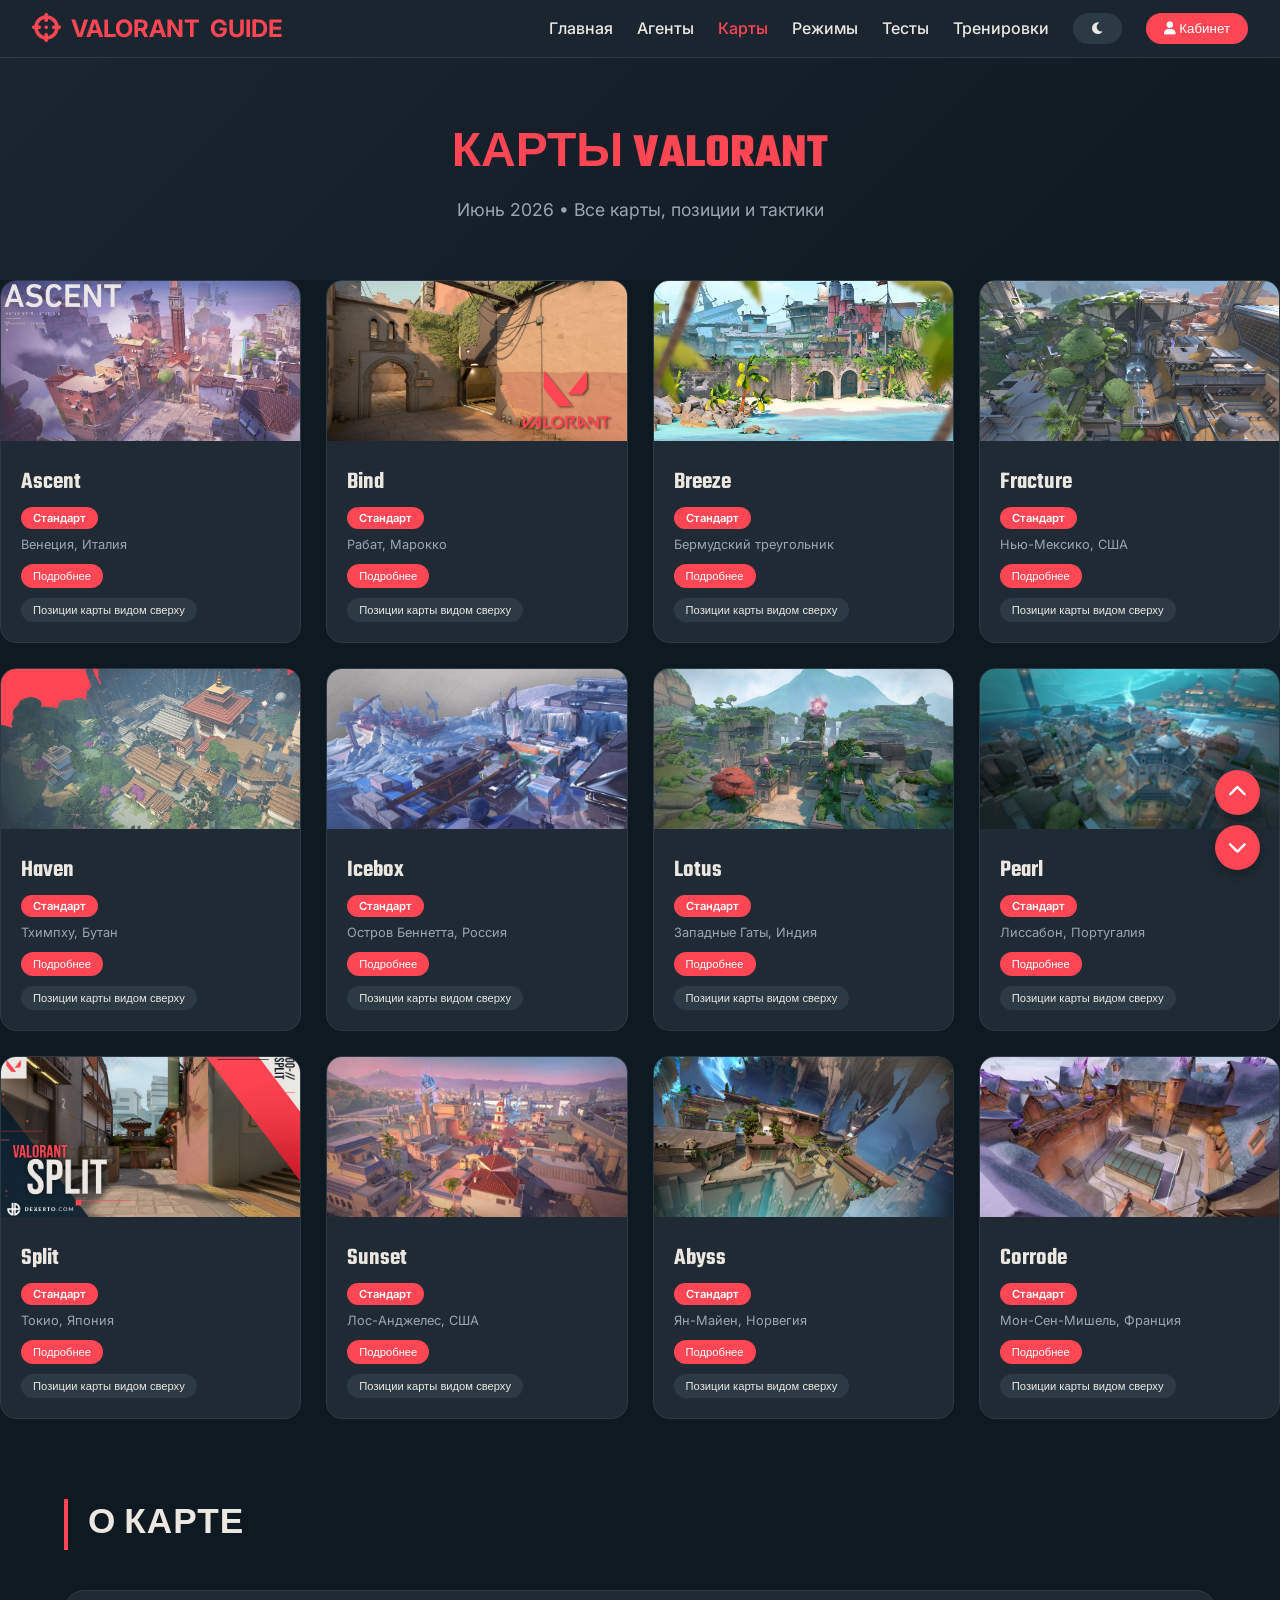
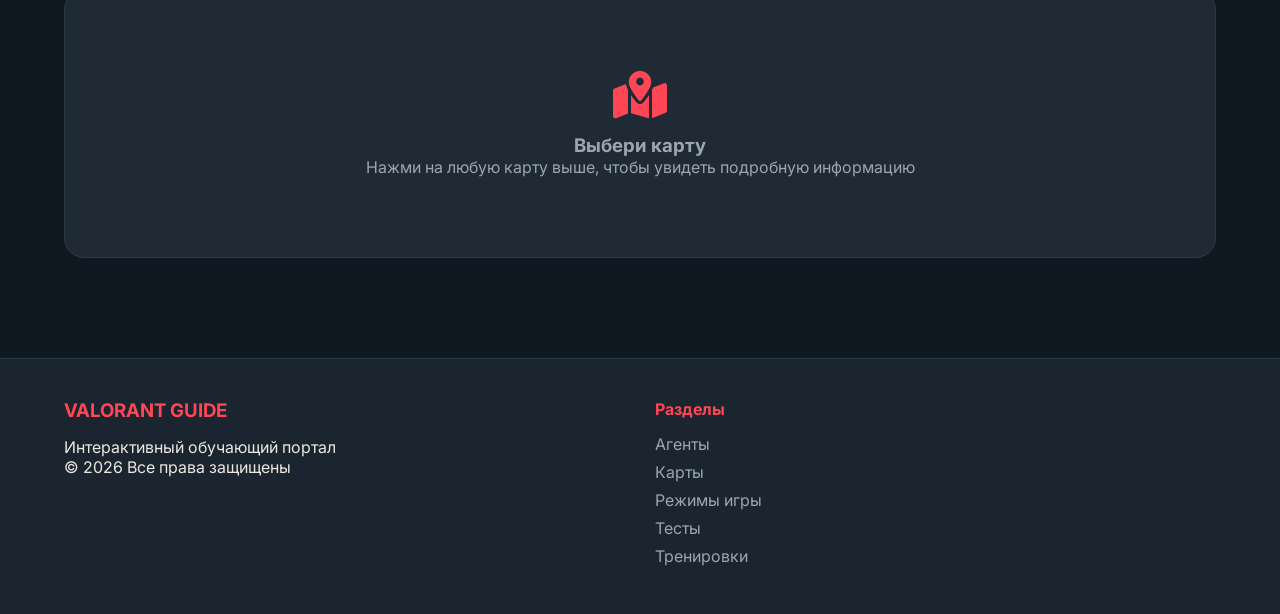
==== maps.html @ fd9dd31f "Add files via upload" ====
<!DOCTYPE html>
<html lang="ru">
<head>
    <meta charset="UTF-8">
    <meta name="viewport" content="width=device-width, initial-scale=1.0">
    <title>Карты | Valorant Guide</title>
    <link href="https://fonts.googleapis.com/css2?family=Inter:opsz,wght@14..32,300;400;500;600;700;800&display=swap" rel="stylesheet">
    <link href="https://fonts.googleapis.com/css2?family=Teko:wght@400;500;600;700&display=swap" rel="stylesheet">
    <link rel="stylesheet" href="https://cdnjs.cloudflare.com/ajax/libs/font-awesome/6.0.0-beta3/css/all.min.css">
    <link rel="stylesheet" href="style.css">
</head>
<body>

<nav class="navbar">
    <div class="logo" id="logoHome">
        <i class="fas fa-crosshairs"></i>
        <span>VALORANT</span><span style="color:#ff4655">GUIDE</span>
    </div>
    <div class="nav-links">
        <a href="index.html">Главная</a>
        <a href="agents.html">Агенты</a>
        <a href="maps.html" class="active">Карты</a>
        <a href="modes.html">Режимы</a>
        <a href="tests.html">Тесты</a>
        <a href="training.html">Тренировки</a>
        <button class="theme-toggle" id="themeToggle"><i class="fas fa-moon"></i></button>
        <button class="auth-btn" id="cabinetBtn"><i class="fas fa-user"></i> Кабинет</button>
    </div>
</nav>

<section class="page-header">
    <h1>КАРТЫ VALORANT</h1>
    <p>Июнь 2026 • Все карты, позиции и тактики</p>
</section>

<div class="maps-grid" id="mapsGrid"></div>

<section class="section">
    <h2 class="section-title">О КАРТЕ</h2>
    <div class="map-detail-container" id="mapDetailContainer">
        <div class="map-detail-placeholder">
            <i class="fas fa-map-marked-alt"></i>
            <h3>Выбери карту</h3>
            <p>Нажми на любую карту выше, чтобы увидеть подробную информацию</p>
        </div>
    </div>
</section>

<div id="mapOverviewModal" class="modal modal-large">
    <div class="modal-content modal-large">
        <span class="close-modal">&times;</span>
        <div id="mapOverviewContent"></div>
    </div>
</div>

<div class="scroll-buttons">
    <button id="scrollUp" class="scroll-btn"><i class="fas fa-chevron-up"></i></button>
    <button id="scrollDown" class="scroll-btn"><i class="fas fa-chevron-down"></i></button>
</div>

<footer>
    <div class="footer-content">
        <div class="footer-col">
            <h3>VALORANT GUIDE</h3>
            <p>Интерактивный обучающий портал</p>
            <p>© 2026 Все права защищены</p>
        </div>
        <div class="footer-col">
            <h4>Разделы</h4>
            <a href="agents.html">Агенты</a>
            <a href="maps.html">Карты</a>
            <a href="modes.html">Режимы игры</a>
            <a href="tests.html">Тесты</a>
            <a href="training.html">Тренировки</a>
        </div>
    </div>
</footer>

<script src="script.js"></script>
</body>
</html>
---- style.css ----
:root {
    --bg-primary: #0f1922;
    --bg-secondary: #1a2530;
    --text-primary: #ece8e1;
    --text-secondary: #9ba6b0;
    --accent: #ff4655;
    --card-bg: #1f2a34;
    --border: #2c3a45;
    --role-duelist: #e74c3c;
    --role-controller: #3498db;
    --role-initiator: #2ecc71;
    --role-sentinel: #f1c40f;
}

body.light {
    --bg-primary: #f0f2f5;
    --bg-secondary: #ffffff;
    --text-primary: #1f2a3e;
    --text-secondary: #4a5568;
    --card-bg: #ffffff;
    --border: #e2e8f0;
}

* {
    margin: 0;
    padding: 0;
    box-sizing: border-box;
    transition: background-color 0.25s ease, color 0.2s ease, border-color 0.2s ease;
}

body {
    font-family: 'Inter', sans-serif;
    background: var(--bg-primary);
    color: var(--text-primary);
    scroll-behavior: smooth;
}

.navbar {
    position: fixed;
    top: 0;
    width: 100%;
    background: var(--bg-secondary);
    backdrop-filter: blur(12px);
    border-bottom: 1px solid var(--border);
    z-index: 1000;
    padding: 0.8rem 2rem;
    display: flex;
    justify-content: space-between;
    align-items: center;
    flex-wrap: wrap;
}

.logo {
    display: flex;
    align-items: center;
    gap: 10px;
    font-size: 1.5rem;
    font-weight: 700;
    cursor: pointer;
    color: var(--accent);
}

.logo i {
    font-size: 1.8rem;
}

.nav-links {
    display: flex;
    gap: 1.5rem;
    align-items: center;
    flex-wrap: wrap;
}

.nav-links a {
    color: var(--text-primary);
    text-decoration: none;
    font-weight: 500;
    transition: 0.2s;
    cursor: pointer;
}

.nav-links a:hover,
.nav-links a.active {
    color: var(--accent);
}

.theme-toggle,
.auth-btn {
    background: var(--border);
    border: none;
    padding: 8px 18px;
    border-radius: 30px;
    cursor: pointer;
    font-weight: 500;
    color: var(--text-primary);
    transition: all 0.2s;
}

.theme-toggle:hover,
.auth-btn:hover {
    background: var(--accent);
    color: white;
    transform: translateY(-2px);
}

.auth-btn {
    background: var(--accent);
    color: white;
}

.hero {
    height: 90vh;
    background: linear-gradient(135deg, rgba(0, 0, 0, 0.6), rgba(0, 0, 0, 0.7)), url('images/hero-bg.jpg');
    background-size: cover;
    background-position: center;
    background-repeat: no-repeat;
    display: flex;
    align-items: center;
    justify-content: center;
    text-align: center;
    margin-top: 70px;
    position: relative;
}

.hero-content h1 {
    font-family: 'Teko', sans-serif;
    font-size: 4rem;
    letter-spacing: 2px;
    background: linear-gradient(135deg, #fff, var(--accent));
    -webkit-background-clip: text;
    background-clip: text;
    color: transparent;
    margin-bottom: 1rem;
}

.hero-content p {
    font-size: 1.1rem;
    margin-bottom: 2rem;
    color: var(--text-primary);
}

.cta-btn {
    background: var(--accent);
    border: none;
    padding: 12px 32px;
    font-size: 1rem;
    font-weight: 600;
    border-radius: 40px;
    cursor: pointer;
    color: white;
    transition: all 0.2s;
}

.cta-btn:hover {
    transform: scale(1.05);
    box-shadow: 0 5px 20px rgba(255, 70, 85, 0.3);
}

.section {
    padding: 80px 5% 60px;
}

.section-title {
    font-family: 'Teko', sans-serif;
    font-size: 2.2rem;
    letter-spacing: 1px;
    margin-bottom: 40px;
    border-left: 4px solid var(--accent);
    padding-left: 20px;
}

.agents-grid,
.maps-grid {
    display: grid;
    grid-template-columns: repeat(auto-fill, minmax(280px, 1fr));
    gap: 25px;
}

.agent-card,
.map-card {
    background: var(--card-bg);
    border-radius: 16px;
    overflow: hidden;
    border: 1px solid var(--border);
    cursor: pointer;
    transition: all 0.3s ease;
}

.agent-card:hover,
.map-card:hover {
    transform: translateY(-5px);
    border-color: var(--accent);
    box-shadow: 0 10px 25px rgba(0, 0, 0, 0.2);
}

.agent-info,
.map-info {
    padding: 20px;
}

.agent-name {
    font-family: 'Teko', sans-serif;
    font-size: 1.5rem;
    font-weight: 600;
}

.role-badge {
    display: inline-block;
    padding: 4px 12px;
    border-radius: 30px;
    font-size: 0.7rem;
    font-weight: 600;
    margin-top: 8px;
}

.role-duelist {
    background: var(--role-duelist);
    color: white;
}

.role-controller {
    background: var(--role-controller);
    color: white;
}

.role-initiator {
    background: var(--role-initiator);
    color: white;
}

.role-sentinel {
    background: var(--role-sentinel);
    color: black;
}

.filters {
    display: flex;
    justify-content: center;
    gap: 15px;
    flex-wrap: wrap;
    margin: 20px 0;
}

.filter {
    background: var(--border);
    border: none;
    padding: 8px 20px;
    border-radius: 30px;
    color: var(--text-primary);
    cursor: pointer;
    transition: all 0.2s;
}

.filter.active,
.filter:hover {
    background: var(--accent);
    color: white;
}

.page-header {
    text-align: center;
    padding: 120px 20px 60px;
    background: linear-gradient(135deg, var(--bg-secondary), var(--bg-primary));
}

.page-header h1 {
    font-family: 'Teko', sans-serif;
    font-size: 3rem;
    color: var(--accent);
    margin-bottom: 10px;
}

.page-header p {
    color: var(--text-secondary);
    font-size: 1.1rem;
}

.abilities-container {
    background: var(--card-bg);
    border-radius: 20px;
    padding: 30px;
    margin-top: 20px;
    border: 1px solid var(--border);
}

.abilities-placeholder {
    text-align: center;
    padding: 50px 20px;
    color: var(--text-secondary);
}

.abilities-placeholder i {
    font-size: 3rem;
    color: var(--accent);
    margin-bottom: 15px;
}

.abilities-header {
    display: flex;
    align-items: center;
    gap: 20px;
    margin-bottom: 25px;
    flex-wrap: wrap;
    border-bottom: 2px solid var(--accent);
    padding-bottom: 20px;
}

.abilities-agent-icon {
    width: 60px;
    height: 60px;
    background: linear-gradient(135deg, var(--accent), #ff6b7a);
    border-radius: 50%;
    display: flex;
    align-items: center;
    justify-content: center;
    font-size: 1.8rem;
}

.abilities-agent-title h2 {
    font-family: 'Teko', sans-serif;
    font-size: 1.8rem;
}

.abilities-grid {
    display: grid;
    grid-template-columns: repeat(auto-fit, minmax(220px, 1fr));
    gap: 15px;
    margin: 25px 0;
}

.ability-card {
    background: var(--bg-primary);
    border-radius: 14px;
    padding: 15px;
    text-align: center;
    border: 1px solid var(--border);
    transition: all 0.2s;
}

.ability-card:hover {
    transform: translateY(-3px);
    border-color: var(--accent);
}

.ability-icon {
    font-size: 1.8rem;
    color: var(--accent);
    margin-bottom: 10px;
}

.ability-name {
    font-weight: 700;
    font-size: 1rem;
    margin-bottom: 5px;
}

.ability-desc {
    font-size: 0.75rem;
    color: var(--text-secondary);
}

.ability-stats {
    font-size: 0.7rem;
    margin-top: 8px;
    color: var(--accent);
}

.lore-expanded {
    background: var(--bg-primary);
    border-radius: 14px;
    padding: 20px;
    margin-top: 20px;
    border-left: 3px solid var(--accent);
}

.lore-details {
    display: flex;
    gap: 15px;
    flex-wrap: wrap;
    margin: 15px 0;
}

.lore-detail-item {
    display: flex;
    align-items: center;
    gap: 8px;
    font-size: 0.8rem;
}

.lore-detail-item i {
    color: var(--accent);
}

.btn-lore {
    background: var(--accent);
    border: none;
    padding: 10px 20px;
    border-radius: 30px;
    color: white;
    font-weight: 600;
    cursor: pointer;
    margin-top: 15px;
}

.map-detail-container {
    background: var(--card-bg);
    border-radius: 20px;
    padding: 30px;
    border: 1px solid var(--border);
}

.map-detail-placeholder {
    text-align: center;
    padding: 50px 20px;
    color: var(--text-secondary);
}

.map-detail-placeholder i {
    font-size: 3rem;
    color: var(--accent);
    margin-bottom: 15px;
}

.map-detail-content {
    display: grid;
    grid-template-columns: 1fr 1fr;
    gap: 30px;
}

.map-screenshot {
    background: var(--bg-primary);
    border-radius: 16px;
    min-height: 200px;
    display: flex;
    align-items: center;
    justify-content: center;
    border: 1px solid var(--border);
}

.map-detail-text h3 {
    font-family: 'Teko', sans-serif;
    font-size: 1.8rem;
    margin-bottom: 10px;
    color: var(--accent);
}

.map-mode {
    display: inline-block;
    padding: 4px 12px;
    background: var(--accent);
    border-radius: 20px;
    font-size: 0.75rem;
    margin-bottom: 15px;
}

.map-positions {
    background: var(--bg-primary);
    padding: 15px;
    border-radius: 12px;
    margin: 15px 0;
}

.map-positions ul {
    list-style: none;
    display: flex;
    flex-wrap: wrap;
    gap: 8px;
    margin-top: 10px;
}

.map-positions li {
    background: var(--border);
    padding: 5px 12px;
    border-radius: 20px;
    font-size: 0.75rem;
}

.btn-to-maps {
    background: var(--accent);
    border: none;
    padding: 10px 24px;
    border-radius: 30px;
    color: white;
    font-weight: 600;
    cursor: pointer;
    margin-top: 20px;
    transition: all 0.2s;
}

.btn-to-maps:hover {
    transform: scale(1.02);
}

.guide-container {
    display: grid;
    grid-template-columns: 1fr 0.8fr;
    gap: 30px;
    background: var(--card-bg);
    border-radius: 20px;
    padding: 25px;
    border: 1px solid var(--border);
}

.video-wrapper {
    position: relative;
    overflow: hidden;
    border-radius: 16px;
    background: #000;
    height: 260px;
}

.guide-video {
    width: 100%;
    display: block;
    position: relative;
    top: -130px;
    object-fit: cover;
    pointer-events: auto;
}

.guide-info h3 {
    font-family: 'Teko', sans-serif;
    font-size: 1.5rem;
    margin-bottom: 10px;
    color: var(--accent);
}

.guide-stats {
    display: flex;
    gap: 15px;
    flex-wrap: wrap;
    margin-top: 20px;
}

.stat {
    background: var(--bg-primary);
    padding: 6px 14px;
    border-radius: 30px;
    font-size: 0.75rem;
    display: flex;
    align-items: center;
    gap: 6px;
}

.scroll-buttons {
    position: fixed;
    bottom: 30px;
    right: 20px;
    display: flex;
    flex-direction: column;
    gap: 10px;
    z-index: 99;
}

.scroll-btn {
    background: var(--accent);
    border: none;
    width: 45px;
    height: 45px;
    border-radius: 50%;
    cursor: pointer;
    font-size: 1.2rem;
    box-shadow: 0 4px 12px rgba(0, 0, 0, 0.3);
    color: white;
    transition: all 0.2s;
}

.scroll-btn:hover {
    transform: scale(1.1);
}

.modal {
    display: none;
    position: fixed;
    top: 0;
    left: 0;
    width: 100%;
    height: 100%;
    background: rgba(0, 0, 0, 0.8);
    z-index: 2000;
    justify-content: center;
    align-items: center;
}

.modal-content {
    background: var(--card-bg);
    padding: 25px;
    border-radius: 20px;
    max-width: 500px;
    width: 90%;
    border: 1px solid var(--border);
}

.modal-large {
    max-width: 900px;
    width: 90%;
}

.close-modal {
    float: right;
    font-size: 24px;
    cursor: pointer;
    color: var(--text-secondary);
}

.close-modal:hover {
    color: var(--accent);
}

.lore-full {
    line-height: 1.6;
}

.lore-full h2 {
    color: var(--accent);
    margin-bottom: 15px;
}

.lore-full h3 {
    color: var(--accent);
    margin: 15px 0 10px;
}

.lore-full ul {
    margin-left: 20px;
    margin-bottom: 15px;
}

.modes-container {
    display: grid;
    grid-template-columns: repeat(auto-fill, minmax(320px, 1fr));
    gap: 20px;
    padding: 0 5% 60px;
}

.mode-card {
    background: var(--card-bg);
    border-radius: 16px;
    border: 1px solid var(--border);
    overflow: hidden;
}

.mode-icon {
    background: linear-gradient(135deg, var(--accent), #ff6b7a);
    padding: 20px;
    text-align: center;
    font-size: 2rem;
}

.mode-info {
    padding: 20px;
}

.mode-info h3 {
    margin-bottom: 10px;
}

.mode-desc {
    color: var(--text-secondary);
    font-size: 0.85rem;
    margin: 10px 0;
}

.mode-stats {
    display: flex;
    gap: 15px;
    margin: 10px 0;
    font-size: 0.75rem;
    color: var(--accent);
}

.mode-details {
    margin-top: 12px;
    padding-top: 12px;
    border-top: 1px solid var(--border);
    font-size: 0.8rem;
}

.mode-preview-card {
    background: var(--card-bg);
    border-radius: 16px;
    padding: 20px;
    text-align: center;
    border: 1px solid var(--border);
    cursor: pointer;
    transition: all 0.3s;
}

.mode-preview-card:hover {
    transform: translateY(-3px);
    border-color: var(--accent);
}

.mode-preview-card i {
    font-size: 2rem;
    color: var(--accent);
    margin-bottom: 10px;
}

.mode-preview-card h4 {
    margin-bottom: 8px;
}

.mode-preview-card p {
    font-size: 0.8rem;
    color: var(--text-secondary);
}

.mode-time {
    font-size: 0.7rem;
    color: var(--accent);
    margin-top: 10px;
    display: inline-block;
}

.modes-preview {
    display: grid;
    grid-template-columns: repeat(auto-fill, minmax(260px, 1fr));
    gap: 20px;
}

.tests-container {
    display: grid;
    grid-template-columns: repeat(auto-fill, minmax(280px, 1fr));
    gap: 20px;
    padding: 0 5% 60px;
}

.test-card {
    background: var(--card-bg);
    border-radius: 16px;
    padding: 25px;
    text-align: center;
    border: 1px solid var(--border);
    cursor: pointer;
}

.test-card:hover {
    transform: translateY(-3px);
    border-color: var(--accent);
}

.test-icon {
    font-size: 2.5rem;
    color: var(--accent);
    margin-bottom: 15px;
}

.test-stats {
    font-size: 0.75rem;
    color: var(--text-secondary);
    margin: 10px 0;
}

.btn-primary {
    background: var(--accent);
    border: none;
    padding: 12px 24px;
    border-radius: 40px;
    color: white;
    font-weight: 600;
    cursor: pointer;
    transition: all 0.2s;
}

.btn-primary:hover {
    transform: scale(1.02);
}

.btn-outline {
    background: transparent;
    border: 1px solid var(--border);
    padding: 10px 24px;
    border-radius: 40px;
    cursor: pointer;
    color: var(--text-primary);
    transition: all 0.2s;
}

.btn-outline:hover {
    border-color: var(--accent);
    color: var(--accent);
}

.abilities-section {
    padding: 0 5% 60px;
}

.btn-map-detail,
.btn-map-overview {
    background: var(--accent);
    border: none;
    padding: 6px 12px;
    border-radius: 20px;
    color: white;
    font-weight: 500;
    cursor: pointer;
    font-size: 0.7rem;
    transition: all 0.2s;
}

.btn-map-overview {
    background: var(--border);
    color: var(--text-primary);
}

.btn-map-detail:hover,
.btn-map-overview:hover {
    transform: scale(1.02);
    filter: brightness(1.1);
}

footer {
    background: var(--bg-secondary);
    border-top: 1px solid var(--border);
    margin-top: 40px;
}

.footer-content {
    display: grid;
    grid-template-columns: repeat(auto-fit, minmax(200px, 1fr));
    gap: 30px;
    padding: 40px 5%;
}

.footer-col h3,
.footer-col h4 {
    margin-bottom: 15px;
    color: var(--accent);
}

.footer-col a {
    display: block;
    color: var(--text-secondary);
    text-decoration: none;
    margin-bottom: 8px;
}

.footer-col a:hover {
    color: var(--accent);
}

@media (max-width: 768px) {
    .navbar {
        flex-direction: column;
        gap: 10px;
    }

    .hero-content h1 {
        font-size: 2rem;
    }

    .section-title {
        font-size: 1.6rem;
    }

    .agents-grid,
    .maps-grid {
        grid-template-columns: 1fr;
    }

    .abilities-header {
        flex-direction: column;
        text-align: center;
    }

    .map-detail-content {
        grid-template-columns: 1fr;
    }

    .guide-container {
        grid-template-columns: 1fr;
    }

    .video-wrapper {
        height: 180px;
    }

    .guide-video {
        top: -90px;
    }
}
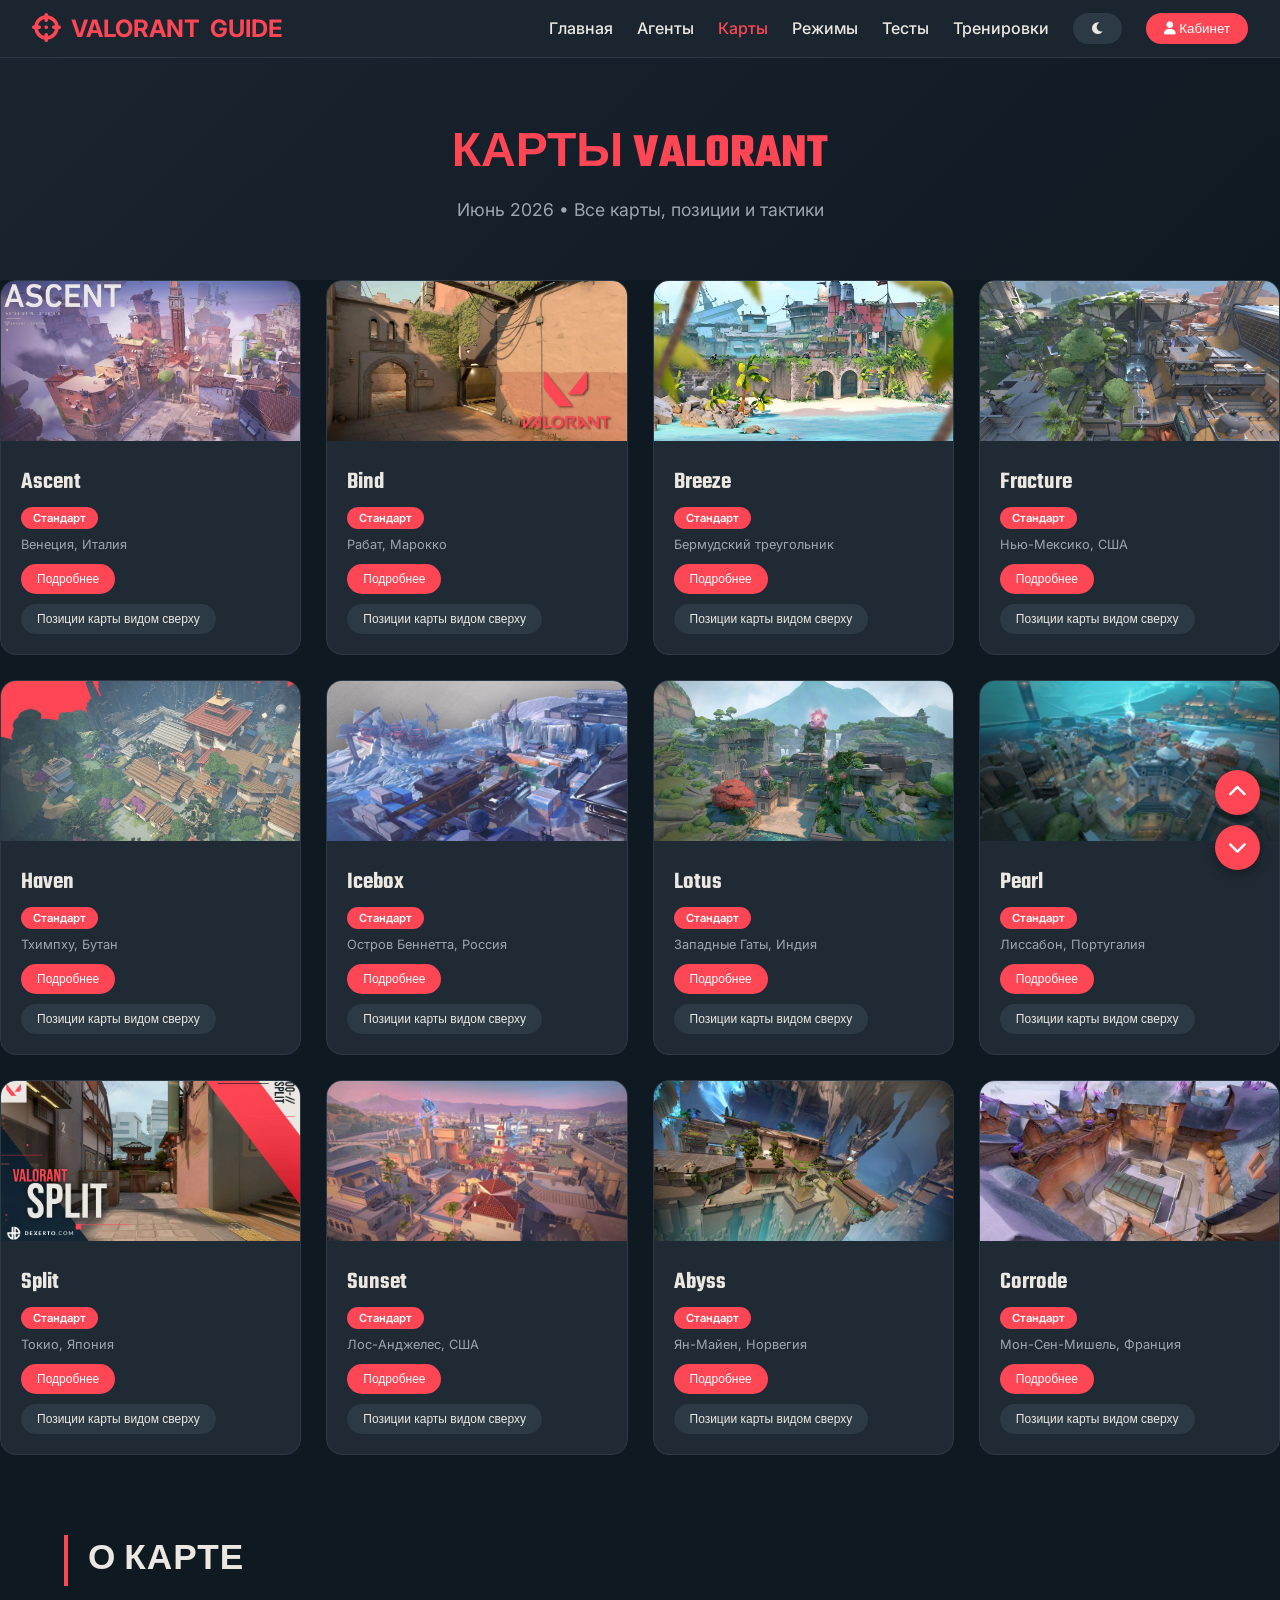
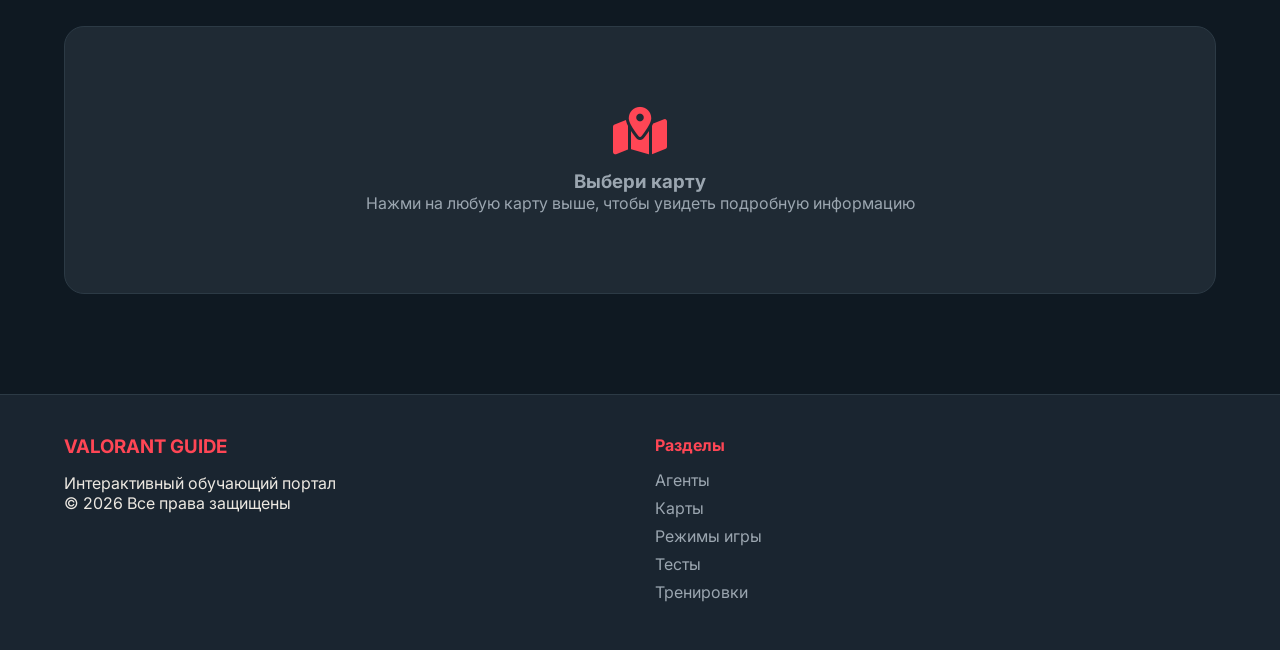
==== commit 1ccaf8d2: "Add files via upload" ====
--- a/maps.html
+++ b/maps.html
@@ -2,7 +2,7 @@
 <html lang="ru">
 <head>
     <meta charset="UTF-8">
-    <meta name="viewport" content="width=device-width, initial-scale=1.0">
+    <meta name="viewport" content="width=device-width, initial-scale=1.0, user-scalable=yes">
     <title>Карты | Valorant Guide</title>
     <link href="https://fonts.googleapis.com/css2?family=Inter:opsz,wght@14..32,300;400;500;600;700;800&display=swap" rel="stylesheet">
     <link href="https://fonts.googleapis.com/css2?family=Teko:wght@400;500;600;700&display=swap" rel="stylesheet">
@@ -46,7 +46,7 @@
     </div>
 </section>
 
-<div id="mapOverviewModal" class="modal modal-large">
+<div id="mapOverviewModal" class="modal">
     <div class="modal-content modal-large">
         <span class="close-modal">&times;</span>
         <div id="mapOverviewContent"></div>
--- a/style.css
+++ b/style.css
@@ -25,7 +25,6 @@
     margin: 0;
     padding: 0;
     box-sizing: border-box;
-    transition: background-color 0.25s ease, color 0.2s ease, border-color 0.2s ease;
 }
 
 body {
@@ -35,6 +34,7 @@
     scroll-behavior: smooth;
 }
 
+/* ========== НАВИГАЦИЯ ========== */
 .navbar {
     position: fixed;
     top: 0;
@@ -76,7 +76,6 @@
     text-decoration: none;
     font-weight: 500;
     transition: 0.2s;
-    cursor: pointer;
 }
 
 .nav-links a:hover,
@@ -108,18 +107,17 @@
     color: white;
 }
 
+/* ========== ГЛАВНЫЙ ЭКРАН ========== */
 .hero {
     height: 90vh;
     background: linear-gradient(135deg, rgba(0, 0, 0, 0.6), rgba(0, 0, 0, 0.7)), url('images/hero-bg.jpg');
     background-size: cover;
     background-position: center;
-    background-repeat: no-repeat;
     display: flex;
     align-items: center;
     justify-content: center;
     text-align: center;
     margin-top: 70px;
-    position: relative;
 }
 
 .hero-content h1 {
@@ -136,7 +134,6 @@
 .hero-content p {
     font-size: 1.1rem;
     margin-bottom: 2rem;
-    color: var(--text-primary);
 }
 
 .cta-btn {
@@ -156,6 +153,7 @@
     box-shadow: 0 5px 20px rgba(255, 70, 85, 0.3);
 }
 
+/* ========== СЕКЦИИ ========== */
 .section {
     padding: 80px 5% 60px;
 }
@@ -169,6 +167,7 @@
     padding-left: 20px;
 }
 
+/* ========== СЕТКИ КАРТОЧЕК ========== */
 .agents-grid,
 .maps-grid {
     display: grid;
@@ -213,26 +212,12 @@
     margin-top: 8px;
 }
 
-.role-duelist {
-    background: var(--role-duelist);
-    color: white;
-}
-
-.role-controller {
-    background: var(--role-controller);
-    color: white;
-}
-
-.role-initiator {
-    background: var(--role-initiator);
-    color: white;
-}
-
-.role-sentinel {
-    background: var(--role-sentinel);
-    color: black;
-}
-
+.role-duelist { background: var(--role-duelist); color: white; }
+.role-controller { background: var(--role-controller); color: white; }
+.role-initiator { background: var(--role-initiator); color: white; }
+.role-sentinel { background: var(--role-sentinel); color: black; }
+
+/* ========== ФИЛЬТРЫ ========== */
 .filters {
     display: flex;
     justify-content: center;
@@ -257,6 +242,7 @@
     color: white;
 }
 
+/* ========== ШАПКА СТРАНИЦ ========== */
 .page-header {
     text-align: center;
     padding: 120px 20px 60px;
@@ -275,12 +261,14 @@
     font-size: 1.1rem;
 }
 
+/* ========== СПОСОБНОСТИ ========== */
 .abilities-container {
     background: var(--card-bg);
     border-radius: 20px;
     padding: 30px;
-    margin-top: 20px;
-    border: 1px solid var(--border);
+    margin: 20px auto;
+    border: 1px solid var(--border);
+    max-width: 1200px;
 }
 
 .abilities-placeholder {
@@ -402,11 +390,14 @@
     margin-top: 15px;
 }
 
+/* ========== ДЕТАЛИ КАРТЫ ========== */
 .map-detail-container {
     background: var(--card-bg);
     border-radius: 20px;
     padding: 30px;
     border: 1px solid var(--border);
+    max-width: 1200px;
+    margin: 0 auto;
 }
 
 .map-detail-placeholder {
@@ -430,11 +421,14 @@
 .map-screenshot {
     background: var(--bg-primary);
     border-radius: 16px;
-    min-height: 200px;
-    display: flex;
-    align-items: center;
-    justify-content: center;
-    border: 1px solid var(--border);
+    border: 1px solid var(--border);
+    overflow: hidden;
+}
+
+.map-screenshot img {
+    width: 100%;
+    height: auto;
+    display: block;
 }
 
 .map-detail-text h3 {
@@ -451,6 +445,7 @@
     border-radius: 20px;
     font-size: 0.75rem;
     margin-bottom: 15px;
+    color: white;
 }
 
 .map-positions {
@@ -484,13 +479,34 @@
     font-weight: 600;
     cursor: pointer;
     margin-top: 20px;
+}
+
+/* ========== КНОПКИ НА КАРТАХ ========== */
+.btn-map-detail,
+.btn-map-overview {
+    background: var(--accent);
+    border: none;
+    padding: 8px 16px;
+    border-radius: 20px;
+    color: white;
+    font-weight: 500;
+    cursor: pointer;
+    font-size: 0.75rem;
     transition: all 0.2s;
 }
 
-.btn-to-maps:hover {
+.btn-map-overview {
+    background: var(--border);
+    color: var(--text-primary);
+}
+
+.btn-map-detail:hover,
+.btn-map-overview:hover {
     transform: scale(1.02);
-}
-
+    filter: brightness(1.1);
+}
+
+/* ========== ВИДЕО (БЕЗ ОБРЕЗКИ, КНОПКИ РАБОТАЮТ) ========== */
 .guide-container {
     display: grid;
     grid-template-columns: 1fr 0.8fr;
@@ -499,23 +515,22 @@
     border-radius: 20px;
     padding: 25px;
     border: 1px solid var(--border);
+    max-width: 1200px;
+    margin: 0 auto;
 }
 
 .video-wrapper {
     position: relative;
-    overflow: hidden;
     border-radius: 16px;
     background: #000;
-    height: 260px;
+    aspect-ratio: 16 / 9;
 }
 
 .guide-video {
     width: 100%;
-    display: block;
-    position: relative;
-    top: -130px;
-    object-fit: cover;
-    pointer-events: auto;
+    height: 100%;
+    border-radius: 12px;
+    background: #000;
 }
 
 .guide-info h3 {
@@ -542,33 +557,177 @@
     gap: 6px;
 }
 
-.scroll-buttons {
-    position: fixed;
-    bottom: 30px;
-    right: 20px;
-    display: flex;
-    flex-direction: column;
-    gap: 10px;
-    z-index: 99;
-}
-
-.scroll-btn {
-    background: var(--accent);
-    border: none;
-    width: 45px;
-    height: 45px;
-    border-radius: 50%;
-    cursor: pointer;
-    font-size: 1.2rem;
-    box-shadow: 0 4px 12px rgba(0, 0, 0, 0.3);
-    color: white;
-    transition: all 0.2s;
-}
-
-.scroll-btn:hover {
-    transform: scale(1.1);
-}
-
+/* ========== ПОПУЛЯРНЫЕ РЕЖИМЫ ========== */
+.modes-preview {
+    display: grid;
+    grid-template-columns: repeat(auto-fit, minmax(260px, 1fr));
+    gap: 20px;
+}
+
+.mode-preview-card {
+    background: var(--card-bg);
+    border-radius: 20px;
+    padding: 25px 20px;
+    text-align: center;
+    border: 1px solid var(--border);
+    cursor: pointer;
+    transition: all 0.3s;
+}
+
+.mode-preview-card:hover {
+    transform: translateY(-5px);
+    border-color: var(--accent);
+    box-shadow: 0 10px 25px rgba(0, 0, 0, 0.2);
+}
+
+.mode-preview-card i {
+    font-size: 2.5rem;
+    color: var(--accent);
+    margin-bottom: 15px;
+}
+
+.mode-preview-card h4 {
+    font-family: 'Teko', sans-serif;
+    font-size: 1.3rem;
+    margin-bottom: 8px;
+    color: var(--text-primary);
+}
+
+.mode-preview-card p {
+    font-size: 0.85rem;
+    color: var(--text-secondary);
+    margin-bottom: 10px;
+}
+
+.mode-time {
+    font-size: 0.7rem;
+    color: var(--accent);
+    display: inline-block;
+    background: var(--bg-primary);
+    padding: 4px 12px;
+    border-radius: 20px;
+}
+
+/* ========== ВСЕ РЕЖИМЫ ========== */
+.modes-container {
+    display: grid;
+    grid-template-columns: repeat(auto-fill, minmax(340px, 1fr));
+    gap: 25px;
+    max-width: 1200px;
+    margin: 40px auto;
+    padding: 0 20px;
+}
+
+.mode-card {
+    background: var(--card-bg);
+    border-radius: 20px;
+    border: 1px solid var(--border);
+    overflow: hidden;
+    transition: all 0.3s;
+}
+
+.mode-card:hover {
+    transform: translateY(-3px);
+    border-color: var(--accent);
+}
+
+.mode-icon {
+    background: linear-gradient(135deg, var(--accent), #ff6b7a);
+    padding: 25px;
+    text-align: center;
+    font-size: 2.5rem;
+}
+
+.mode-info {
+    padding: 20px;
+}
+
+.mode-info h3 {
+    font-family: 'Teko', sans-serif;
+    font-size: 1.5rem;
+    margin-bottom: 10px;
+    color: var(--text-primary);
+}
+
+.mode-desc {
+    color: var(--text-secondary);
+    font-size: 0.9rem;
+    margin: 10px 0;
+}
+
+.mode-stats {
+    display: flex;
+    gap: 15px;
+    margin: 10px 0;
+    font-size: 0.75rem;
+    color: var(--accent);
+}
+
+.mode-details {
+    margin-top: 12px;
+    padding-top: 12px;
+    border-top: 1px solid var(--border);
+    font-size: 0.85rem;
+    color: var(--text-secondary);
+}
+
+/* ========== ТЕСТЫ ========== */
+.tests-container {
+    display: grid;
+    grid-template-columns: repeat(auto-fit, minmax(320px, 1fr));
+    gap: 30px;
+    max-width: 1200px;
+    margin: 40px auto;
+    padding: 0 20px;
+}
+
+.test-card {
+    background: var(--card-bg);
+    border-radius: 24px;
+    padding: 35px 25px;
+    text-align: center;
+    border: 1px solid var(--border);
+    cursor: pointer;
+    transition: all 0.3s ease;
+}
+
+.test-card:hover {
+    transform: translateY(-5px);
+    border-color: var(--accent);
+    box-shadow: 0 15px 35px rgba(0, 0, 0, 0.2);
+}
+
+.test-icon {
+    font-size: 3.5rem;
+    color: var(--accent);
+    margin-bottom: 20px;
+}
+
+.test-card h3 {
+    font-family: 'Teko', sans-serif;
+    font-size: 2rem;
+    margin-bottom: 12px;
+    color: var(--text-primary);
+}
+
+.test-card p {
+    color: var(--text-secondary);
+    font-size: 0.9rem;
+    margin-bottom: 20px;
+    line-height: 1.4;
+}
+
+.test-stats {
+    display: inline-block;
+    background: var(--bg-primary);
+    padding: 5px 15px;
+    border-radius: 30px;
+    font-size: 0.8rem;
+    color: var(--accent);
+    margin-bottom: 25px;
+}
+
+/* ========== МОДАЛЬНЫЕ ОКНА ========== */
 .modal {
     display: none;
     position: fixed;
@@ -576,180 +735,284 @@
     left: 0;
     width: 100%;
     height: 100%;
-    background: rgba(0, 0, 0, 0.8);
-    z-index: 2000;
+    background: rgba(0, 0, 0, 0.95);
+    z-index: 10000;
     justify-content: center;
     align-items: center;
+    backdrop-filter: blur(5px);
 }
 
 .modal-content {
+    position: relative;
     background: var(--card-bg);
+    border-radius: 24px;
+    max-width: 95%;
+    width: 600px;
+    max-height: 90vh;
+    overflow-y: auto;
+    border: 1px solid var(--accent);
+    box-shadow: 0 20px 40px rgba(0, 0, 0, 0.5);
+    animation: modalFadeIn 0.3s ease;
+}
+
+@keyframes modalFadeIn {
+    from {
+        opacity: 0;
+        transform: scale(0.95);
+    }
+    to {
+        opacity: 1;
+        transform: scale(1);
+    }
+}
+
+.close-modal {
+    position: absolute;
+    top: 15px;
+    right: 20px;
+    font-size: 28px;
+    cursor: pointer;
+    color: var(--text-secondary);
+    z-index: 10;
+    background: rgba(0,0,0,0.5);
+    width: 40px;
+    height: 40px;
+    border-radius: 50%;
+    display: flex;
+    align-items: center;
+    justify-content: center;
+    transition: all 0.2s;
+}
+
+.close-modal:hover {
+    color: var(--accent);
+    background: rgba(255,70,85,0.2);
+    transform: rotate(90deg);
+}
+
+/* Вопросы теста */
+.test-question {
+    padding: 20px;
+}
+
+.test-progress {
+    margin-bottom: 25px;
+    font-size: 0.85rem;
+    color: var(--text-secondary);
+}
+
+.progress-bar {
+    height: 6px;
+    background: var(--border);
+    border-radius: 3px;
+    margin-top: 8px;
+    overflow: hidden;
+}
+
+.progress-fill {
+    height: 100%;
+    background: var(--accent);
+    border-radius: 3px;
+    transition: width 0.3s ease;
+}
+
+.test-question h3 {
+    font-size: 1.2rem;
+    margin-bottom: 25px;
+    color: var(--text-primary);
+    line-height: 1.4;
+}
+
+.test-options {
+    display: flex;
+    flex-direction: column;
+    gap: 12px;
+    margin-bottom: 30px;
+}
+
+.test-option {
+    display: flex;
+    align-items: center;
+    gap: 12px;
+    padding: 12px 16px;
+    background: var(--bg-primary);
+    border-radius: 12px;
+    cursor: pointer;
+    transition: all 0.2s;
+    border: 1px solid var(--border);
+}
+
+.test-option:hover {
+    border-color: var(--accent);
+    background: rgba(255,70,85,0.1);
+}
+
+.test-option.selected {
+    border-color: var(--accent);
+    background: rgba(255,70,85,0.15);
+}
+
+.test-option input {
+    width: 18px;
+    height: 18px;
+    cursor: pointer;
+    accent-color: var(--accent);
+}
+
+.test-option span {
+    flex: 1;
+    color: var(--text-primary);
+    font-size: 0.9rem;
+}
+
+.test-nav {
+    display: flex;
+    justify-content: space-between;
+    gap: 15px;
+    margin-top: 10px;
+}
+
+/* Результаты теста */
+.test-results {
+    text-align: center;
+    padding: 30px;
+}
+
+.score-circle {
+    width: 130px;
+    height: 130px;
+    border-radius: 50%;
+    border: 4px solid var(--accent);
+    display: flex;
+    align-items: center;
+    justify-content: center;
+    margin: 25px auto;
+}
+
+.score-number {
+    font-size: 2.5rem;
+    font-weight: 800;
+    color: var(--accent);
+}
+
+.grade {
+    font-size: 1.3rem;
+    margin-bottom: 15px;
+}
+
+/* ========== КАРТА СВЕРХУ ========== */
+.map-overview-modal {
+    text-align: center;
+}
+
+.map-schematic {
+    background: var(--bg-primary);
+    border-radius: 16px;
+    padding: 20px;
+    margin-top: 20px;
+}
+
+.schematic-title p {
+    color: var(--text-secondary);
+    margin-bottom: 15px;
+}
+
+.schematic-visual {
+    overflow-x: auto;
+    margin: 20px 0;
+    text-align: center;
+}
+
+.schematic-legend {
+    background: var(--card-bg);
+    border-radius: 12px;
+    padding: 15px;
+    margin-top: 20px;
+    text-align: left;
+}
+
+.schematic-legend h3 {
+    color: var(--accent);
+    margin-bottom: 10px;
+    font-size: 1.1rem;
+}
+
+.legend-list {
+    display: flex;
+    flex-wrap: wrap;
+    gap: 10px;
+}
+
+.legend-item {
+    display: flex;
+    align-items: center;
+    gap: 8px;
+    font-size: 0.8rem;
+    background: var(--bg-primary);
+    padding: 5px 12px;
+    border-radius: 20px;
+}
+
+.legend-dot {
+    width: 10px;
+    height: 10px;
+    border-radius: 50%;
+    display: inline-block;
+}
+
+/* ========== ТРЕНИРОВКИ ========== */
+.training-container {
+    display: grid;
+    grid-template-columns: 1fr 1fr;
+    gap: 30px;
+    max-width: 1200px;
+    margin: 0 auto;
+    padding: 20px;
+}
+
+.training-sessions, .training-form {
+    background: var(--card-bg);
+    border-radius: 20px;
     padding: 25px;
-    border-radius: 20px;
-    max-width: 500px;
-    width: 90%;
-    border: 1px solid var(--border);
-}
-
-.modal-large {
-    max-width: 900px;
-    width: 90%;
-}
-
-.close-modal {
-    float: right;
-    font-size: 24px;
-    cursor: pointer;
-    color: var(--text-secondary);
-}
-
-.close-modal:hover {
-    color: var(--accent);
-}
-
-.lore-full {
-    line-height: 1.6;
-}
-
-.lore-full h2 {
-    color: var(--accent);
+    border: 1px solid var(--border);
+}
+
+.session-card {
+    background: var(--bg-primary);
+    border-radius: 12px;
+    padding: 15px;
     margin-bottom: 15px;
-}
-
-.lore-full h3 {
-    color: var(--accent);
-    margin: 15px 0 10px;
-}
-
-.lore-full ul {
-    margin-left: 20px;
-    margin-bottom: 15px;
-}
-
-.modes-container {
-    display: grid;
-    grid-template-columns: repeat(auto-fill, minmax(320px, 1fr));
-    gap: 20px;
-    padding: 0 5% 60px;
-}
-
-.mode-card {
-    background: var(--card-bg);
-    border-radius: 16px;
-    border: 1px solid var(--border);
-    overflow: hidden;
-}
-
-.mode-icon {
-    background: linear-gradient(135deg, var(--accent), #ff6b7a);
-    padding: 20px;
-    text-align: center;
-    font-size: 2rem;
-}
-
-.mode-info {
-    padding: 20px;
-}
-
-.mode-info h3 {
-    margin-bottom: 10px;
-}
-
-.mode-desc {
+    border: 1px solid var(--border);
+}
+
+.form-group {
+    margin-bottom: 20px;
+}
+
+.form-group label {
+    display: block;
+    margin-bottom: 8px;
     color: var(--text-secondary);
     font-size: 0.85rem;
-    margin: 10px 0;
-}
-
-.mode-stats {
-    display: flex;
-    gap: 15px;
-    margin: 10px 0;
-    font-size: 0.75rem;
-    color: var(--accent);
-}
-
-.mode-details {
-    margin-top: 12px;
-    padding-top: 12px;
-    border-top: 1px solid var(--border);
-    font-size: 0.8rem;
-}
-
-.mode-preview-card {
-    background: var(--card-bg);
-    border-radius: 16px;
-    padding: 20px;
-    text-align: center;
-    border: 1px solid var(--border);
-    cursor: pointer;
-    transition: all 0.3s;
-}
-
-.mode-preview-card:hover {
-    transform: translateY(-3px);
+}
+
+.form-group input,
+.form-group select,
+.form-group textarea {
+    width: 100%;
+    padding: 12px;
+    background: var(--bg-primary);
+    border: 1px solid var(--border);
+    border-radius: 10px;
+    color: var(--text-primary);
+    font-size: 1rem;
+}
+
+.form-group input:focus,
+.form-group select:focus,
+.form-group textarea:focus {
+    outline: none;
     border-color: var(--accent);
-}
-
-.mode-preview-card i {
-    font-size: 2rem;
-    color: var(--accent);
-    margin-bottom: 10px;
-}
-
-.mode-preview-card h4 {
-    margin-bottom: 8px;
-}
-
-.mode-preview-card p {
-    font-size: 0.8rem;
-    color: var(--text-secondary);
-}
-
-.mode-time {
-    font-size: 0.7rem;
-    color: var(--accent);
-    margin-top: 10px;
-    display: inline-block;
-}
-
-.modes-preview {
-    display: grid;
-    grid-template-columns: repeat(auto-fill, minmax(260px, 1fr));
-    gap: 20px;
-}
-
-.tests-container {
-    display: grid;
-    grid-template-columns: repeat(auto-fill, minmax(280px, 1fr));
-    gap: 20px;
-    padding: 0 5% 60px;
-}
-
-.test-card {
-    background: var(--card-bg);
-    border-radius: 16px;
-    padding: 25px;
-    text-align: center;
-    border: 1px solid var(--border);
-    cursor: pointer;
-}
-
-.test-card:hover {
-    transform: translateY(-3px);
-    border-color: var(--accent);
-}
-
-.test-icon {
-    font-size: 2.5rem;
-    color: var(--accent);
-    margin-bottom: 15px;
-}
-
-.test-stats {
-    font-size: 0.75rem;
-    color: var(--text-secondary);
-    margin: 10px 0;
 }
 
 .btn-primary {
@@ -760,6 +1023,7 @@
     color: white;
     font-weight: 600;
     cursor: pointer;
+    width: 100%;
     transition: all 0.2s;
 }
 
@@ -782,34 +1046,30 @@
     color: var(--accent);
 }
 
-.abilities-section {
-    padding: 0 5% 60px;
-}
-
-.btn-map-detail,
-.btn-map-overview {
-    background: var(--accent);
-    border: none;
-    padding: 6px 12px;
+.my-requests {
+    max-width: 1200px;
+    margin: 40px auto 60px;
+    padding: 0 20px;
+}
+
+.request-item {
+    background: var(--card-bg);
+    border-radius: 16px;
+    padding: 15px;
+    margin-bottom: 15px;
+    border: 1px solid var(--border);
+}
+
+.status-pending {
+    background: #f1c40f;
+    color: black;
+    padding: 2px 10px;
     border-radius: 20px;
-    color: white;
-    font-weight: 500;
-    cursor: pointer;
     font-size: 0.7rem;
-    transition: all 0.2s;
-}
-
-.btn-map-overview {
-    background: var(--border);
-    color: var(--text-primary);
-}
-
-.btn-map-detail:hover,
-.btn-map-overview:hover {
-    transform: scale(1.02);
-    filter: brightness(1.1);
-}
-
+    display: inline-block;
+}
+
+/* ========== ФУТЕР ========== */
 footer {
     background: var(--bg-secondary);
     border-top: 1px solid var(--border);
@@ -840,6 +1100,59 @@
     color: var(--accent);
 }
 
+/* ========== КНОПКИ ПРОКРУТКИ ========== */
+.scroll-buttons {
+    position: fixed;
+    bottom: 30px;
+    right: 20px;
+    display: flex;
+    flex-direction: column;
+    gap: 10px;
+    z-index: 99;
+}
+
+.scroll-btn {
+    background: var(--accent);
+    border: none;
+    width: 45px;
+    height: 45px;
+    border-radius: 50%;
+    cursor: pointer;
+    font-size: 1.2rem;
+    box-shadow: 0 4px 12px rgba(0, 0, 0, 0.3);
+    color: white;
+    transition: all 0.2s;
+}
+
+.scroll-btn:hover {
+    transform: scale(1.1);
+}
+
+/* ========== ЛОР ПОЛНЫЙ ========== */
+.lore-full {
+    line-height: 1.6;
+}
+
+.lore-full h2 {
+    color: var(--accent);
+    margin-bottom: 15px;
+}
+
+.lore-full h3 {
+    color: var(--accent);
+    margin: 15px 0 10px;
+}
+
+.lore-full ul {
+    margin-left: 20px;
+    margin-bottom: 15px;
+}
+
+.lore-full li {
+    margin-bottom: 8px;
+}
+
+/* ========== АДАПТИВ ========== */
 @media (max-width: 768px) {
     .navbar {
         flex-direction: column;
@@ -864,19 +1177,78 @@
         text-align: center;
     }
 
+    .abilities-container {
+        padding: 15px;
+        margin: 0 15px;
+    }
+
+    .abilities-grid {
+        grid-template-columns: 1fr;
+    }
+
+    .guide-container {
+        grid-template-columns: 1fr;
+        margin: 0 15px;
+    }
+
+    .training-container {
+        grid-template-columns: 1fr;
+        padding: 15px;
+    }
+
     .map-detail-content {
         grid-template-columns: 1fr;
-    }
-
-    .guide-container {
+        gap: 20px;
+    }
+
+    .map-detail-container {
+        padding: 15px;
+        margin: 0 15px;
+    }
+
+    .filters {
+        gap: 8px;
+        padding: 0 10px;
+    }
+
+    .filter {
+        padding: 6px 12px;
+        font-size: 0.8rem;
+    }
+
+    .page-header h1 {
+        font-size: 2rem;
+    }
+    
+    .maps-grid {
+        padding: 0 15px;
+    }
+    
+    .modal-content {
+        width: 95%;
+        padding: 15px;
+    }
+    
+    .close-modal {
+        top: 10px;
+        right: 10px;
+        width: 35px;
+        height: 35px;
+        font-size: 24px;
+    }
+    
+    .tests-container,
+    .modes-container {
         grid-template-columns: 1fr;
-    }
-
-    .video-wrapper {
-        height: 180px;
-    }
-
-    .guide-video {
-        top: -90px;
+        padding: 0 15px;
+    }
+    
+    .modes-preview {
+        grid-template-columns: 1fr;
+        padding: 0 15px;
+    }
+    
+    .test-option span {
+        font-size: 0.85rem;
     }
 }
